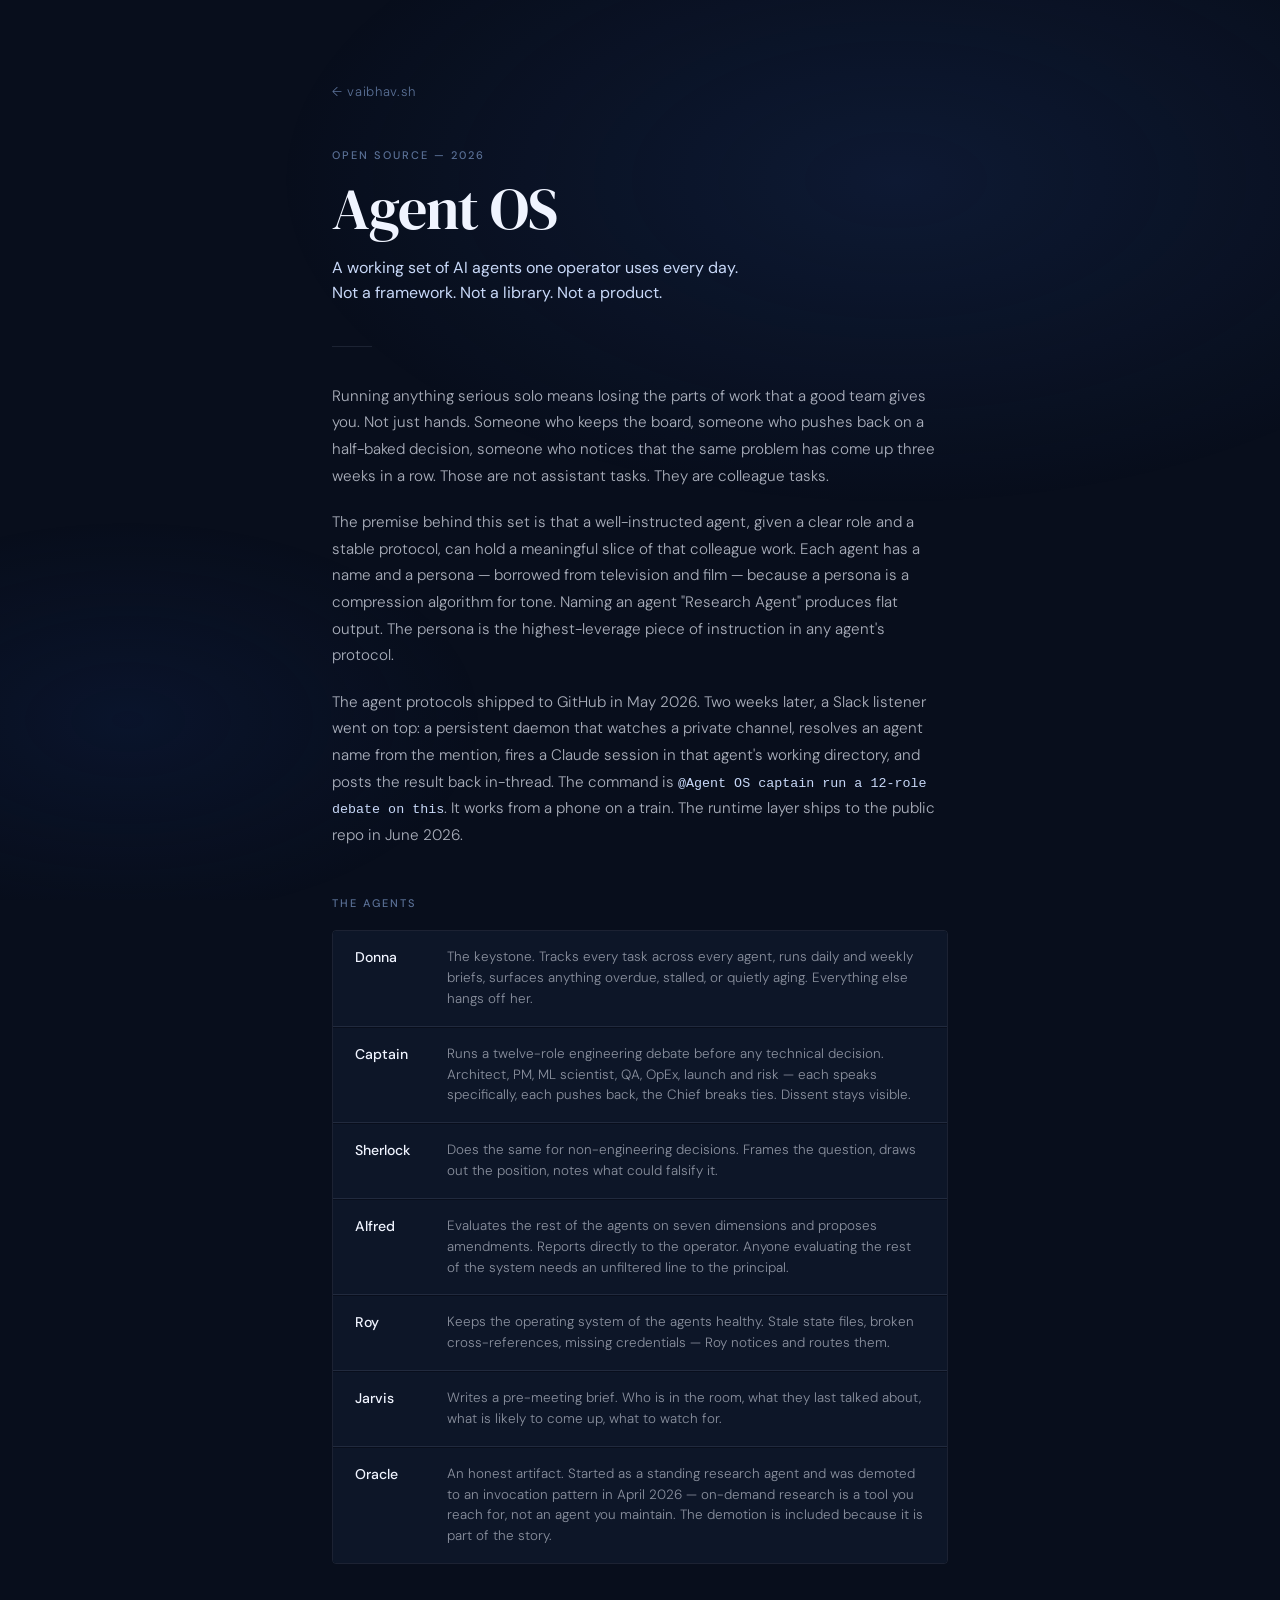
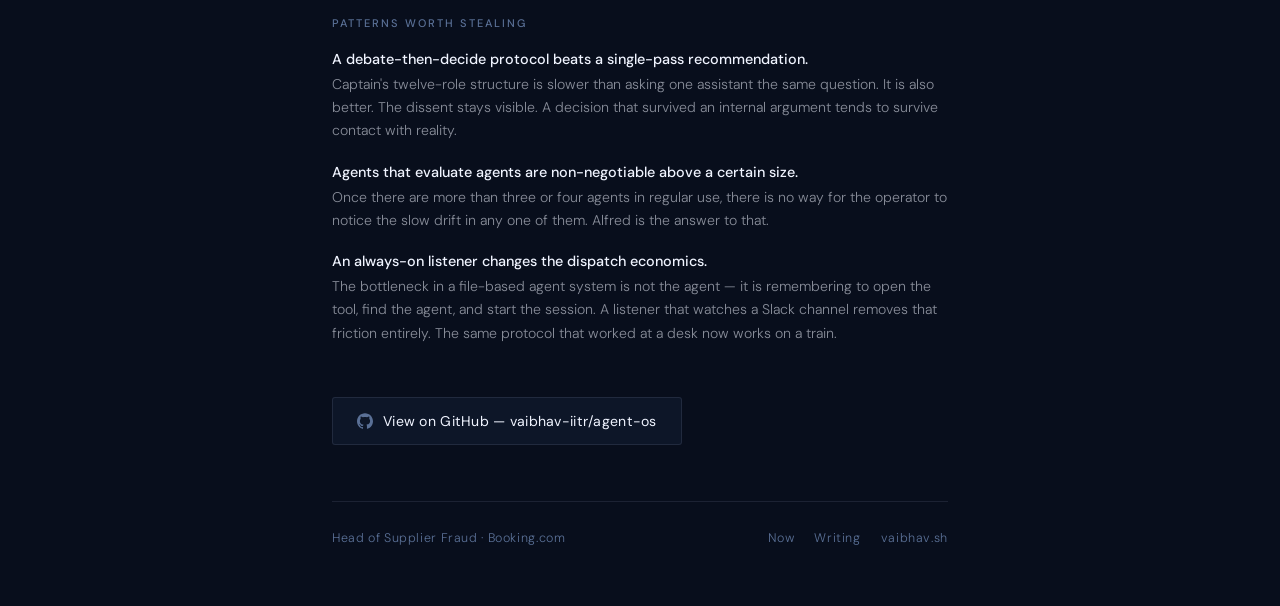
==== agent-os.html @ 6a46e036 "Add Agent OS page with Phase 2A runtime update Adds all live site pages that were deployed via Wrang" ====
<!DOCTYPE html>
<html lang="en">
<head>
  <meta charset="UTF-8" />
  <meta name="viewport" content="width=device-width, initial-scale=1.0"/>
  <title>Agent OS — Vaibhav Shrivastava</title>
  <meta name="description" content="A working set of AI agents one operator uses every day — with a runtime that dispatches them on demand from any device via Slack. Not a framework. Not a product." />
  <meta property="og:type" content="website" />
  <meta property="og:url" content="https://vaibhav.sh/agent-os" />
  <meta property="og:title" content="Agent OS — Vaibhav Shrivastava" />
  <meta property="og:description" content="A working set of AI agents one operator uses every day. Not a framework. Not a product." />
  <meta property="og:image" content="https://vaibhav.sh/og-image.svg" />
  <meta name="twitter:card" content="summary_large_image" />
  <meta name="twitter:image" content="https://vaibhav.sh/og-image.svg" />
  <link rel="icon" href="/favicon.svg" type="image/svg+xml" />
  <link rel="preconnect" href="https://fonts.googleapis.com">
  <link rel="preconnect" href="https://fonts.gstatic.com" crossorigin>
  <link href="https://fonts.googleapis.com/css2?family=DM+Serif+Display:ital@0;1&family=DM+Sans:wght@300;400;500&display=swap" rel="stylesheet">
  <style>
    :root {
      --navy:     #080e1c;
      --navy-mid: #0d1628;
      --navy-lit: #162040;
      --accent:   #c8d8f8;
      --muted:    #5a7096;
      --white:    #f0f4ff;
      --border:   rgba(200, 216, 248, 0.1);
    }

    *, *::before, *::after { box-sizing: border-box; margin: 0; padding: 0; }
    html { scroll-behavior: smooth; }

    body {
      background: var(--navy);
      color: var(--white);
      font-family: 'DM Sans', sans-serif;
      font-weight: 300;
      min-height: 100vh;
      overflow-x: hidden;
    }

    body::before {
      content: '';
      position: fixed;
      inset: 0;
      background:
        radial-gradient(ellipse 80% 60% at 70% 20%, rgba(30,60,120,0.25) 0%, transparent 60%),
        radial-gradient(ellipse 50% 40% at 10% 80%, rgba(15,35,80,0.3) 0%, transparent 55%);
      pointer-events: none;
      z-index: 0;
    }

    .wrap {
      position: relative;
      z-index: 1;
      max-width: 680px;
      margin: 0 auto;
      padding: 80px 32px 60px;
    }

    .back-link {
      display: inline-block;
      font-size: 0.82rem;
      color: var(--muted);
      text-decoration: none;
      letter-spacing: 0.05em;
      transition: color 0.2s;
      margin-bottom: 48px;
      opacity: 0;
      animation: fadeUp 0.6s ease forwards;
    }
    .back-link:hover { color: var(--accent); }

    .header {
      margin-bottom: 40px;
      opacity: 0;
      animation: fadeUp 0.8s ease 0.1s forwards;
    }

    .eyebrow {
      font-size: 11px;
      font-weight: 500;
      letter-spacing: 0.18em;
      text-transform: uppercase;
      color: var(--muted);
      margin-bottom: 16px;
    }

    h1 {
      font-family: 'DM Serif Display', serif;
      font-size: clamp(2.4rem, 6vw, 3.6rem);
      font-weight: 400;
      line-height: 1.08;
      color: var(--white);
      letter-spacing: -0.02em;
      margin-bottom: 16px;
    }

    .tagline {
      font-size: 1rem;
      color: var(--accent);
      font-weight: 400;
      line-height: 1.55;
    }

    .rule {
      width: 40px;
      height: 1px;
      background: var(--border);
      margin: 36px 0;
      opacity: 0;
      animation: fadeUp 0.8s ease 0.2s forwards;
    }

    .prose {
      opacity: 0;
      animation: fadeUp 0.8s ease 0.3s forwards;
      margin-bottom: 48px;
    }

    .prose p {
      font-size: 0.95rem;
      line-height: 1.75;
      color: rgba(240, 244, 255, 0.7);
      margin-bottom: 20px;
    }
    .prose p:last-child { margin-bottom: 0; }

    .section-label {
      font-size: 11px;
      font-weight: 500;
      letter-spacing: 0.18em;
      text-transform: uppercase;
      color: var(--muted);
      margin-bottom: 20px;
    }

    /* Agents grid */
    .agents {
      opacity: 0;
      animation: fadeUp 0.8s ease 0.4s forwards;
      margin-bottom: 52px;
    }

    .agent-list {
      display: flex;
      flex-direction: column;
      gap: 1px;
      border: 1px solid var(--border);
      border-radius: 4px;
      overflow: hidden;
    }

    .agent-item {
      display: flex;
      align-items: flex-start;
      gap: 20px;
      padding: 16px 22px;
      background: var(--navy-mid);
      border-bottom: 1px solid var(--border);
    }
    .agent-item:last-child { border-bottom: none; }

    .agent-name {
      font-size: 0.88rem;
      font-weight: 500;
      color: var(--white);
      min-width: 72px;
      flex-shrink: 0;
      padding-top: 1px;
    }

    .agent-desc {
      font-size: 0.84rem;
      line-height: 1.55;
      color: rgba(240, 244, 255, 0.55);
    }

    /* Patterns */
    .patterns {
      opacity: 0;
      animation: fadeUp 0.8s ease 0.5s forwards;
      margin-bottom: 52px;
    }

    .pattern-list {
      display: flex;
      flex-direction: column;
      gap: 20px;
    }

    .pattern-item {}

    .pattern-title {
      display: block;
      font-size: 0.9rem;
      font-weight: 500;
      color: var(--white);
      margin-bottom: 5px;
    }

    .pattern-body {
      font-size: 0.88rem;
      line-height: 1.65;
      color: rgba(240, 244, 255, 0.55);
    }

    /* CTA */
    .cta {
      opacity: 0;
      animation: fadeUp 0.8s ease 0.58s forwards;
      margin-bottom: 56px;
    }

    .cta-link {
      display: inline-flex;
      align-items: center;
      gap: 10px;
      padding: 14px 24px;
      background: var(--navy-mid);
      border: 1px solid var(--border);
      border-radius: 3px;
      color: var(--white);
      text-decoration: none;
      font-size: 0.88rem;
      font-weight: 400;
      letter-spacing: 0.02em;
      transition: background 0.2s, border-color 0.2s;
    }
    .cta-link:hover {
      background: var(--navy-lit);
      border-color: rgba(200,216,248,0.25);
    }
    .cta-link svg {
      width: 16px;
      height: 16px;
      fill: var(--muted);
      flex-shrink: 0;
    }

    footer {
      border-top: 1px solid var(--border);
      padding-top: 28px;
      display: flex;
      justify-content: space-between;
      align-items: center;
      opacity: 0;
      animation: fadeUp 0.8s ease 0.65s forwards;
    }

    .footer-name {
      font-size: 0.78rem;
      color: var(--muted);
      letter-spacing: 0.05em;
    }

    .footer-nav {
      display: flex;
      align-items: center;
      gap: 20px;
    }

    .footer-nav-link {
      font-size: 0.78rem;
      color: var(--muted);
      text-decoration: none;
      letter-spacing: 0.05em;
      transition: color 0.2s;
    }
    .footer-nav-link:hover { color: var(--accent); }

    .footer-domain {
      font-size: 0.78rem;
      color: var(--muted);
      letter-spacing: 0.05em;
    }

    @keyframes fadeUp {
      from { opacity: 0; transform: translateY(16px); }
      to   { opacity: 1; transform: translateY(0); }
    }

    @media (max-width: 480px) {
      .wrap { padding: 56px 24px 48px; }
      .agent-item { flex-direction: column; gap: 6px; }
      .agent-name { min-width: unset; }
      footer { flex-direction: column; gap: 12px; text-align: center; }
      .footer-nav { justify-content: center; }
    }
  </style>
</head>
<body>
  <div class="wrap">

    <a href="/" class="back-link">← vaibhav.sh</a>

    <header class="header">
      <p class="eyebrow">Open source — 2026</p>
      <h1>Agent OS</h1>
      <p class="tagline">A working set of AI agents one operator uses every day.<br>Not a framework. Not a library. Not a product.</p>
    </header>

    <div class="rule"></div>

    <div class="prose">
      <p>Running anything serious solo means losing the parts of work that a good team gives you. Not just hands. Someone who keeps the board, someone who pushes back on a half-baked decision, someone who notices that the same problem has come up three weeks in a row. Those are not assistant tasks. They are colleague tasks.</p>
      <p>The premise behind this set is that a well-instructed agent, given a clear role and a stable protocol, can hold a meaningful slice of that colleague work. Each agent has a name and a persona — borrowed from television and film — because a persona is a compression algorithm for tone. Naming an agent "Research Agent" produces flat output. The persona is the highest-leverage piece of instruction in any agent's protocol.</p>
      <p>The agent protocols shipped to GitHub in May 2026. Two weeks later, a Slack listener went on top: a persistent daemon that watches a private channel, resolves an agent name from the mention, fires a Claude session in that agent's working directory, and posts the result back in-thread. The command is <code style="font-family:monospace;font-size:0.88em;color:var(--accent)">@Agent OS captain run a 12-role debate on this</code>. It works from a phone on a train. The runtime layer ships to the public repo in June 2026.</p>
    </div>

    <div class="agents">
      <p class="section-label">The agents</p>
      <div class="agent-list">
        <div class="agent-item">
          <span class="agent-name">Donna</span>
          <span class="agent-desc">The keystone. Tracks every task across every agent, runs daily and weekly briefs, surfaces anything overdue, stalled, or quietly aging. Everything else hangs off her.</span>
        </div>
        <div class="agent-item">
          <span class="agent-name">Captain</span>
          <span class="agent-desc">Runs a twelve-role engineering debate before any technical decision. Architect, PM, ML scientist, QA, OpEx, launch and risk — each speaks specifically, each pushes back, the Chief breaks ties. Dissent stays visible.</span>
        </div>
        <div class="agent-item">
          <span class="agent-name">Sherlock</span>
          <span class="agent-desc">Does the same for non-engineering decisions. Frames the question, draws out the position, notes what could falsify it.</span>
        </div>
        <div class="agent-item">
          <span class="agent-name">Alfred</span>
          <span class="agent-desc">Evaluates the rest of the agents on seven dimensions and proposes amendments. Reports directly to the operator. Anyone evaluating the rest of the system needs an unfiltered line to the principal.</span>
        </div>
        <div class="agent-item">
          <span class="agent-name">Roy</span>
          <span class="agent-desc">Keeps the operating system of the agents healthy. Stale state files, broken cross-references, missing credentials — Roy notices and routes them.</span>
        </div>
        <div class="agent-item">
          <span class="agent-name">Jarvis</span>
          <span class="agent-desc">Writes a pre-meeting brief. Who is in the room, what they last talked about, what is likely to come up, what to watch for.</span>
        </div>
        <div class="agent-item">
          <span class="agent-name">Oracle</span>
          <span class="agent-desc">An honest artifact. Started as a standing research agent and was demoted to an invocation pattern in April 2026 — on-demand research is a tool you reach for, not an agent you maintain. The demotion is included because it is part of the story.</span>
        </div>
      </div>
    </div>

    <div class="patterns">
      <p class="section-label">Patterns worth stealing</p>
      <div class="pattern-list">
        <div class="pattern-item">
          <strong class="pattern-title">A debate-then-decide protocol beats a single-pass recommendation.</strong>
          <p class="pattern-body">Captain's twelve-role structure is slower than asking one assistant the same question. It is also better. The dissent stays visible. A decision that survived an internal argument tends to survive contact with reality.</p>
        </div>
        <div class="pattern-item">
          <strong class="pattern-title">Agents that evaluate agents are non-negotiable above a certain size.</strong>
          <p class="pattern-body">Once there are more than three or four agents in regular use, there is no way for the operator to notice the slow drift in any one of them. Alfred is the answer to that.</p>
        </div>
        <div class="pattern-item">
          <strong class="pattern-title">An always-on listener changes the dispatch economics.</strong>
          <p class="pattern-body">The bottleneck in a file-based agent system is not the agent — it is remembering to open the tool, find the agent, and start the session. A listener that watches a Slack channel removes that friction entirely. The same protocol that worked at a desk now works on a train.</p>
        </div>
      </div>
    </div>

    <div class="cta">
      <a class="cta-link" href="https://github.com/vaibhav-iitr/agent-os" target="_blank" rel="noopener">
        <svg viewBox="0 0 24 24" xmlns="http://www.w3.org/2000/svg"><path d="M12 .297c-6.63 0-12 5.373-12 12 0 5.303 3.438 9.8 8.205 11.385.6.113.82-.258.82-.577 0-.285-.01-1.04-.015-2.04-3.338.724-4.042-1.61-4.042-1.61C4.422 18.07 3.633 17.7 3.633 17.7c-1.087-.744.084-.729.084-.729 1.205.084 1.838 1.236 1.838 1.236 1.07 1.835 2.809 1.305 3.495.998.108-.776.417-1.305.76-1.605-2.665-.3-5.466-1.332-5.466-5.93 0-1.31.465-2.38 1.235-3.22-.135-.303-.54-1.523.105-3.176 0 0 1.005-.322 3.3 1.23.96-.267 1.98-.399 3-.405 1.02.006 2.04.138 3 .405 2.28-1.552 3.285-1.23 3.285-1.23.645 1.653.24 2.873.12 3.176.765.84 1.23 1.91 1.23 3.22 0 4.61-2.805 5.625-5.475 5.92.42.36.81 1.096.81 2.22 0 1.606-.015 2.896-.015 3.286 0 .315.21.69.825.57C20.565 22.092 24 17.592 24 12.297c0-6.627-5.373-12-12-12"/></svg>
        View on GitHub — vaibhav-iitr/agent-os
      </a>
    </div>

    <footer>
      <span class="footer-name">Head of Supplier Fraud · Booking.com</span>
      <nav class="footer-nav">
        <a href="/now" class="footer-nav-link">Now</a>
        <a href="/writing" class="footer-nav-link">Writing</a>
        <span class="footer-domain">vaibhav.sh</span>
      </nav>
    </footer>

  </div>
</body>
</html>
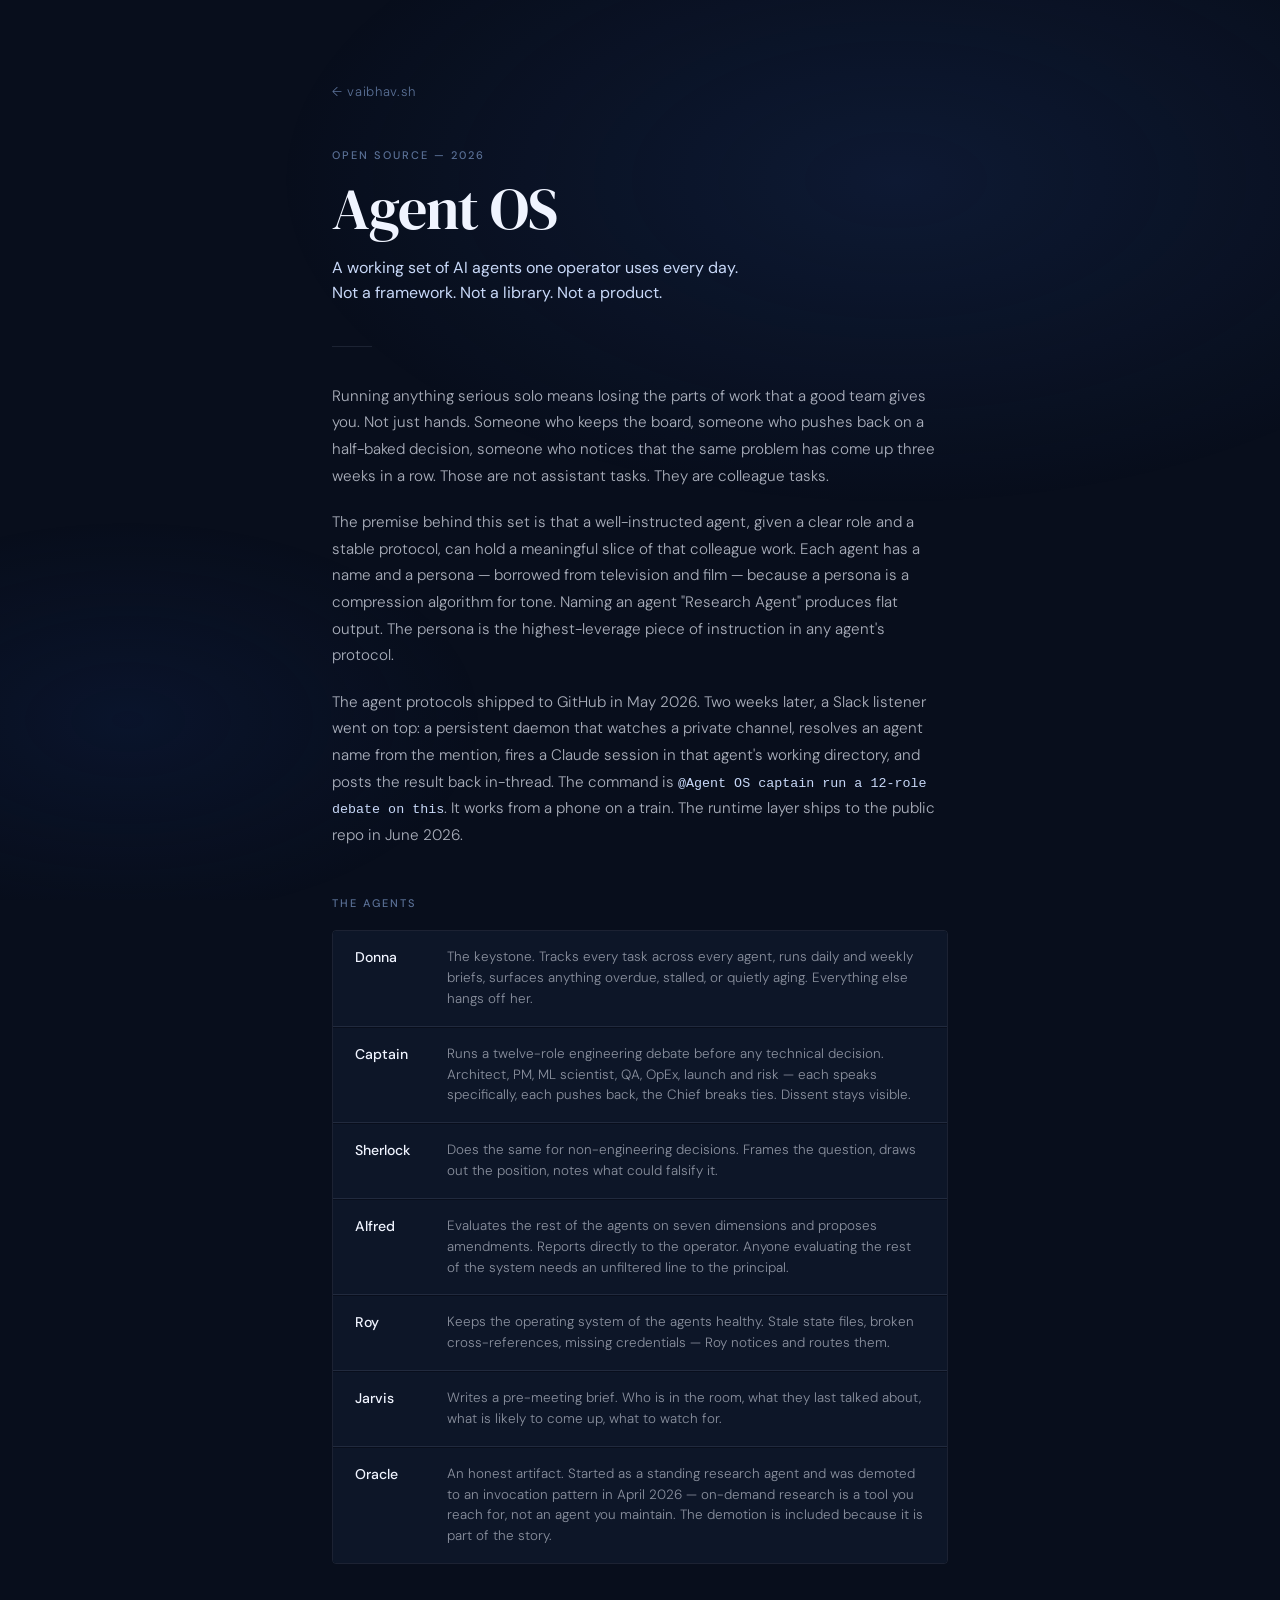
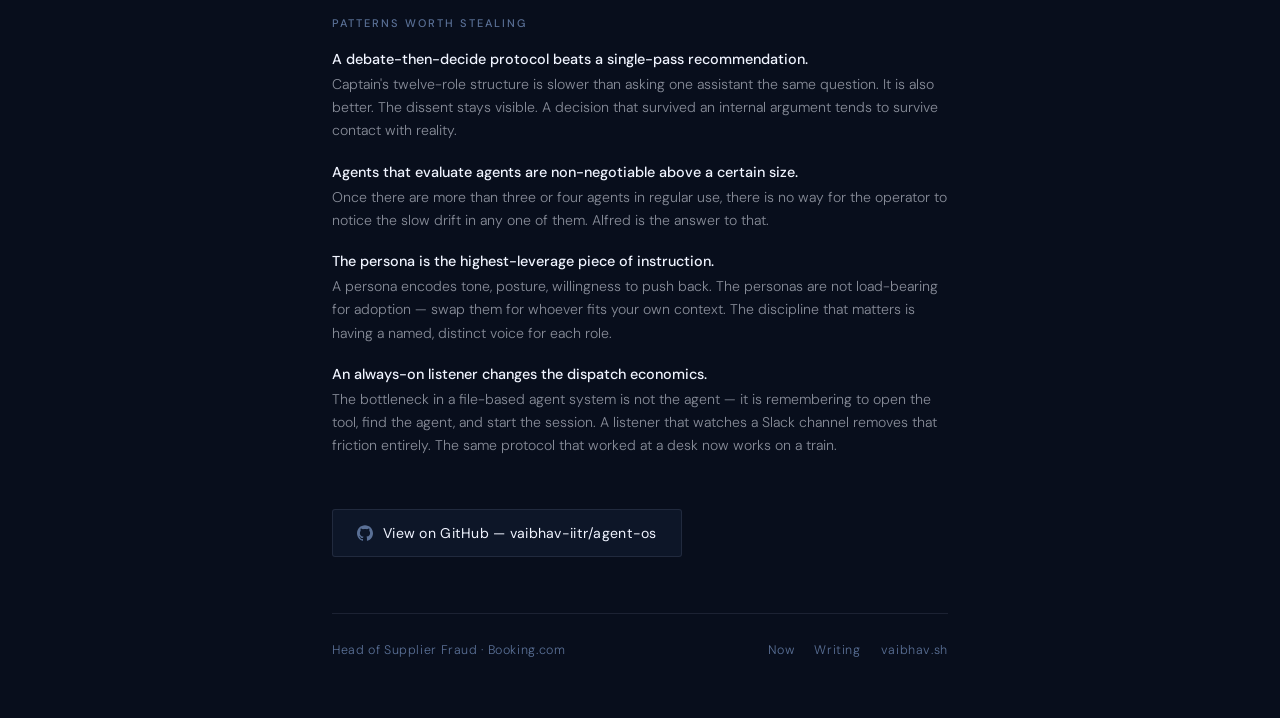
==== commit 6e3f0088: "Fix agent-os patterns (4 not 3) and sync index.html improvements agent-os.html: restore persona patt" ====
--- a/agent-os.html
+++ b/agent-os.html
@@ -354,6 +354,10 @@
           <p class="pattern-body">Once there are more than three or four agents in regular use, there is no way for the operator to notice the slow drift in any one of them. Alfred is the answer to that.</p>
         </div>
         <div class="pattern-item">
+          <strong class="pattern-title">The persona is the highest-leverage piece of instruction.</strong>
+          <p class="pattern-body">A persona encodes tone, posture, willingness to push back. The personas are not load-bearing for adoption — swap them for whoever fits your own context. The discipline that matters is having a named, distinct voice for each role.</p>
+        </div>
+        <div class="pattern-item">
           <strong class="pattern-title">An always-on listener changes the dispatch economics.</strong>
           <p class="pattern-body">The bottleneck in a file-based agent system is not the agent — it is remembering to open the tool, find the agent, and start the session. A listener that watches a Slack channel removes that friction entirely. The same protocol that worked at a desk now works on a train.</p>
         </div>
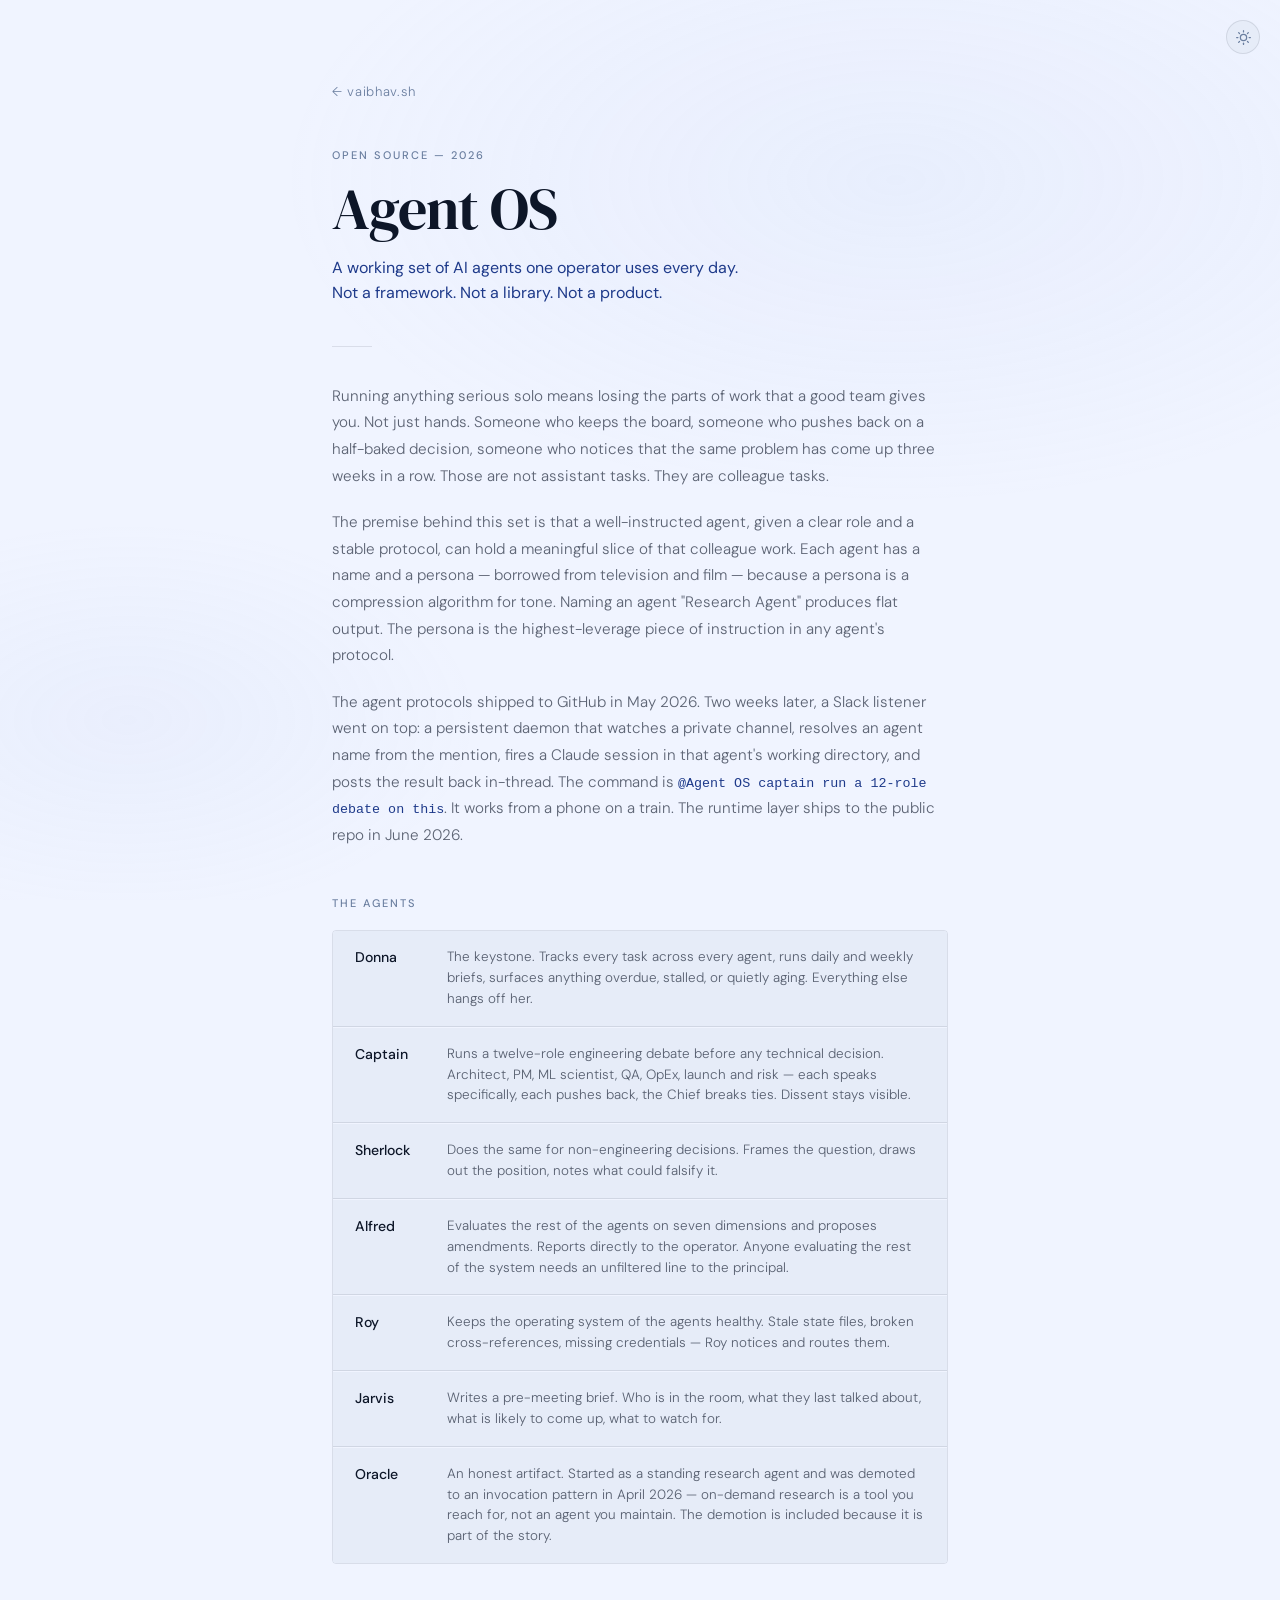
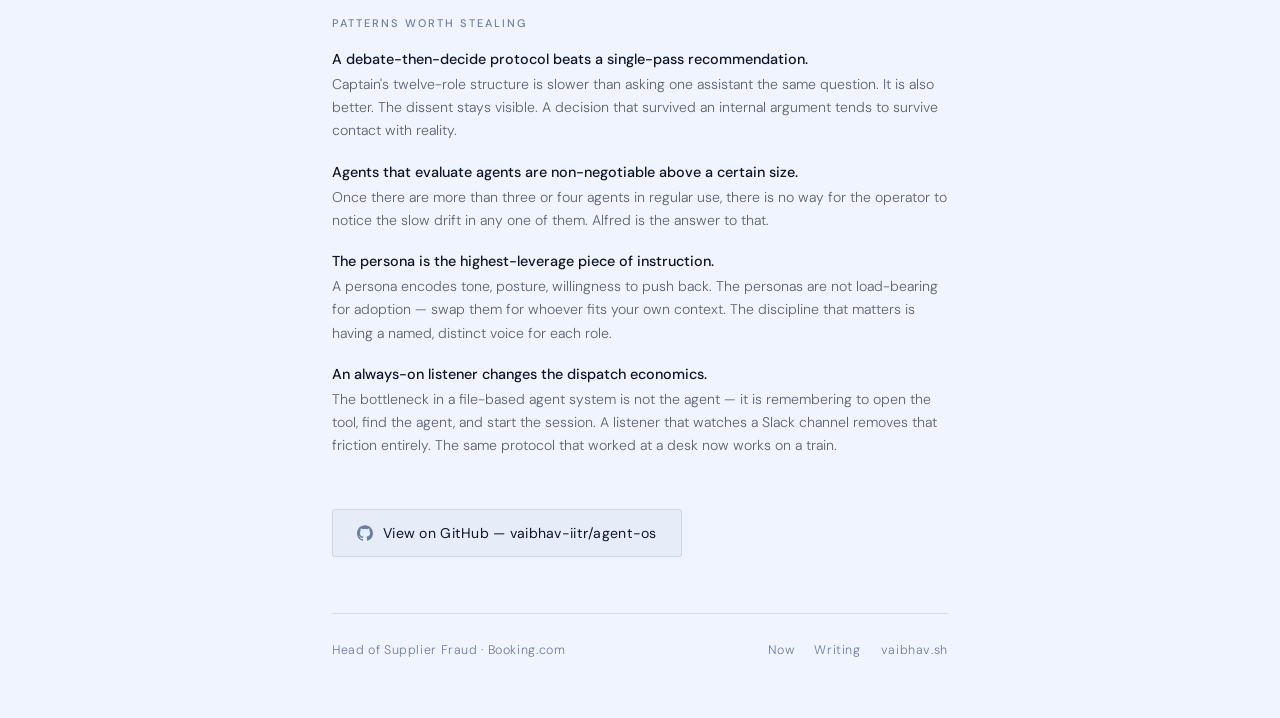
==== commit da04e4a1: "Add dark/light theme toggle across all pages Shared theme.css with light mode variable overrides and" ====
--- a/agent-os.html
+++ b/agent-os.html
@@ -16,6 +16,8 @@
   <link rel="preconnect" href="https://fonts.googleapis.com">
   <link rel="preconnect" href="https://fonts.gstatic.com" crossorigin>
   <link href="https://fonts.googleapis.com/css2?family=DM+Serif+Display:ital@0;1&family=DM+Sans:wght@300;400;500&display=swap" rel="stylesheet">
+  <link rel="stylesheet" href="/theme.css">
+  <script>(function(){var t=localStorage.getItem('theme')||(window.matchMedia('(prefers-color-scheme: light)').matches?'light':'dark');if(t==='light')document.documentElement.setAttribute('data-theme','light');}());</script>
   <style>
     :root {
       --navy:     #080e1c;
@@ -290,6 +292,10 @@
   </style>
 </head>
 <body>
+  <button class="theme-toggle" id="themeToggle" aria-label="Toggle theme">
+    <svg class="icon-moon" viewBox="0 0 24 24"><path d="M21 12.79A9 9 0 1 1 11.21 3 7 7 0 0 0 21 12.79z"/></svg>
+    <svg class="icon-sun" viewBox="0 0 24 24"><circle cx="12" cy="12" r="5"/><line x1="12" y1="1" x2="12" y2="3"/><line x1="12" y1="21" x2="12" y2="23"/><line x1="4.22" y1="4.22" x2="5.64" y2="5.64"/><line x1="18.36" y1="18.36" x2="19.78" y2="19.78"/><line x1="1" y1="12" x2="3" y2="12"/><line x1="21" y1="12" x2="23" y2="12"/><line x1="4.22" y1="19.78" x2="5.64" y2="18.36"/><line x1="18.36" y1="5.64" x2="19.78" y2="4.22"/></svg>
+  </button>
   <div class="wrap">
 
     <a href="/" class="back-link">← vaibhav.sh</a>
@@ -381,5 +387,6 @@
     </footer>
 
   </div>
+  <script src="/theme.js" defer></script>
 </body>
 </html>
--- a/theme.css
+++ b/theme.css
@@ -0,0 +1,85 @@
+/* Light theme variable overrides */
+html[data-theme="light"] {
+  --navy:     #f0f4ff;
+  --navy-mid: #e6ecf8;
+  --navy-lit: #d9e2f4;
+  --accent:   #1e3a8a;
+  --muted:    #6b7fa0;
+  --white:    #0d1628;
+  --border:   rgba(13, 22, 40, 0.1);
+}
+
+/* Tone down the gradient overlay in light mode */
+html[data-theme="light"] body::before {
+  background:
+    radial-gradient(ellipse 80% 60% at 70% 20%, rgba(180, 200, 240, 0.12) 0%, transparent 60%),
+    radial-gradient(ellipse 50% 40% at 10% 80%, rgba(160, 185, 230, 0.08) 0%, transparent 55%);
+}
+
+/* Override hardcoded rgba text colours (0.55–0.82 on #f0f4ff → dark equivalent) */
+html[data-theme="light"] .prose p,
+html[data-theme="light"] .pattern-body,
+html[data-theme="light"] .agent-desc {
+  color: rgba(13, 22, 40, 0.65);
+}
+
+html[data-theme="light"] .now-body {
+  color: rgba(13, 22, 40, 0.65);
+}
+
+html[data-theme="light"] .now-body em {
+  color: rgba(13, 22, 40, 0.82);
+}
+
+html[data-theme="light"] .link-item {
+  color: var(--white);
+}
+
+/* Thesis pull-quote on index uses --accent colour — already flips via variable */
+
+/* Theme toggle button */
+.theme-toggle {
+  position: fixed;
+  top: 20px;
+  right: 20px;
+  width: 34px;
+  height: 34px;
+  border-radius: 50%;
+  border: 1px solid var(--border);
+  background: var(--navy-mid);
+  color: var(--muted);
+  cursor: pointer;
+  display: flex;
+  align-items: center;
+  justify-content: center;
+  transition: background 0.2s, border-color 0.2s, color 0.2s;
+  z-index: 200;
+  padding: 0;
+}
+
+.theme-toggle:hover {
+  background: var(--navy-lit);
+  color: var(--accent);
+  border-color: rgba(200, 216, 248, 0.3);
+}
+
+html[data-theme="light"] .theme-toggle:hover {
+  border-color: rgba(13, 22, 40, 0.25);
+}
+
+.theme-toggle svg {
+  width: 15px;
+  height: 15px;
+  stroke: currentColor;
+  fill: none;
+  stroke-width: 2;
+  stroke-linecap: round;
+  stroke-linejoin: round;
+}
+
+/* Dark mode: show moon. Light mode: show sun. */
+.icon-sun  { display: none; }
+.icon-moon { display: block; }
+
+html[data-theme="light"] .icon-sun  { display: block; }
+html[data-theme="light"] .icon-moon { display: none; }
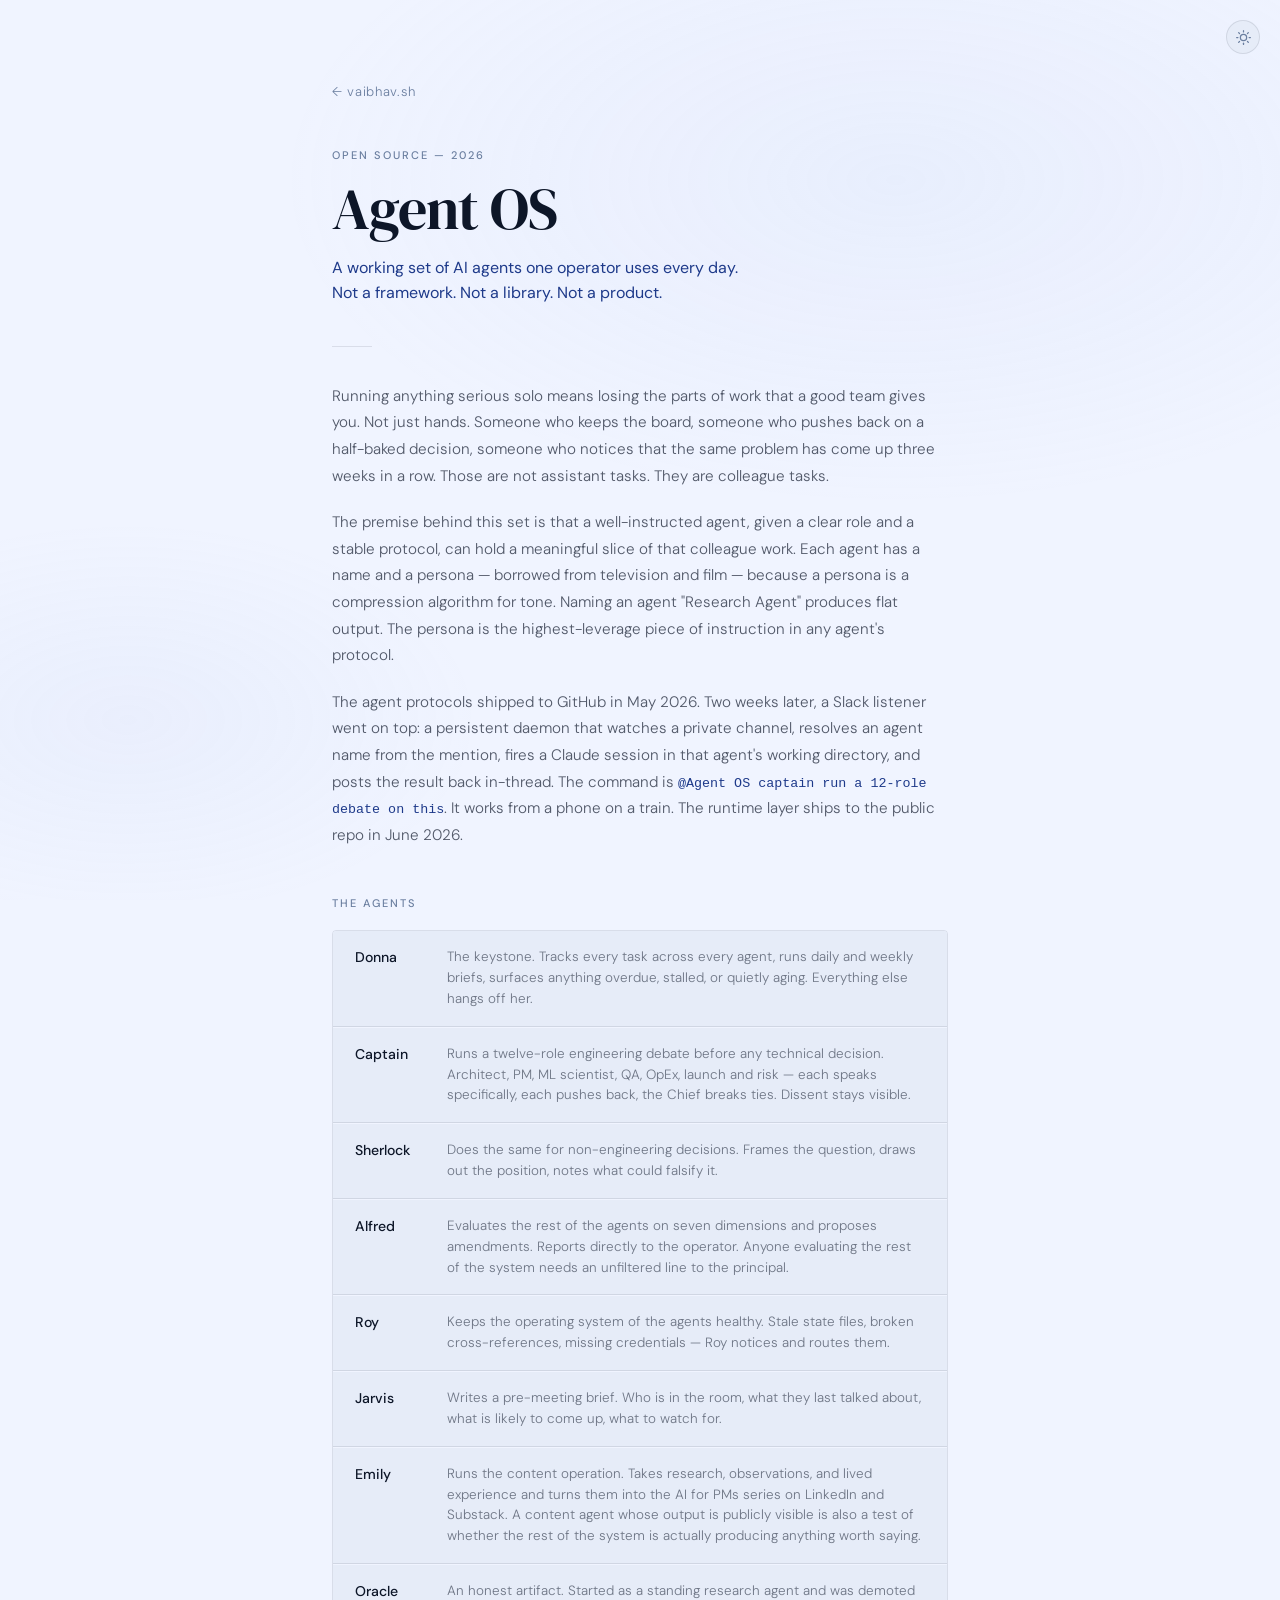
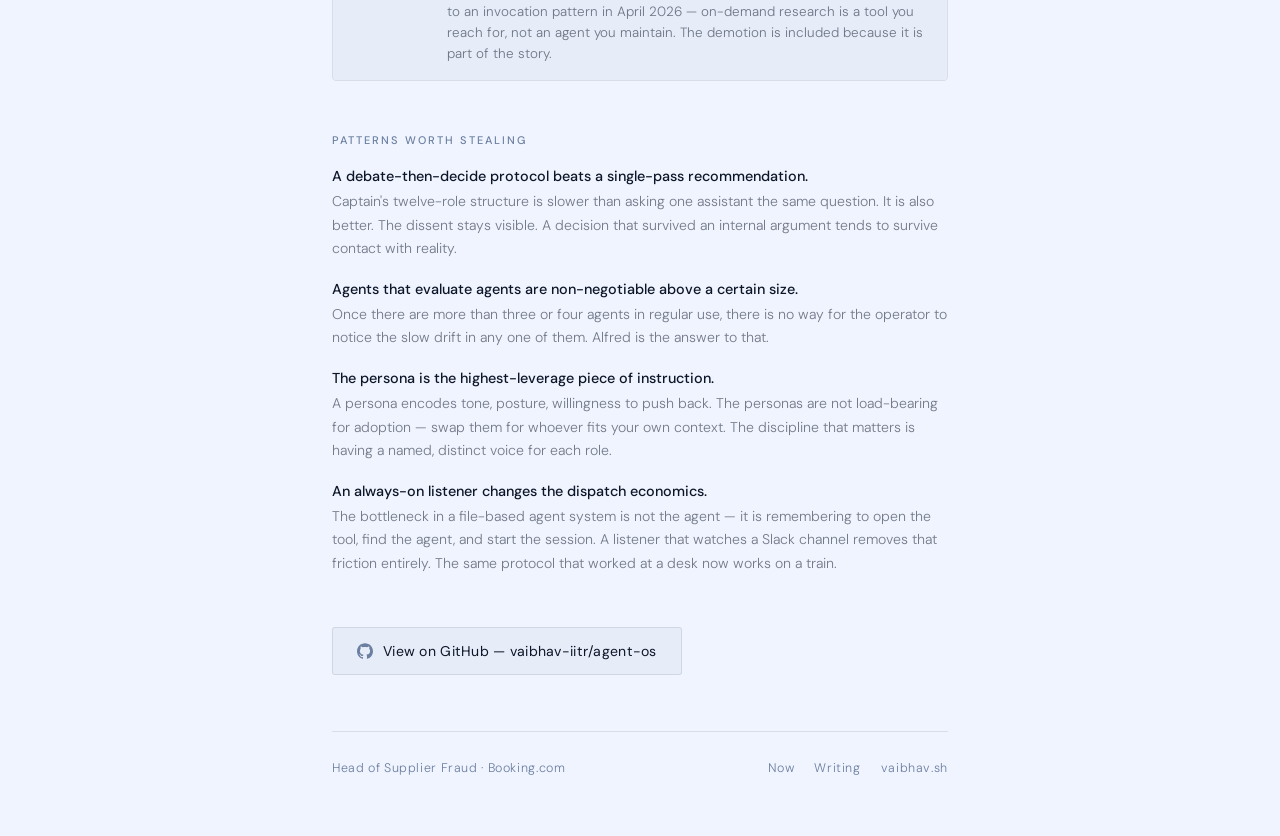
==== commit 23413b18: "Update public surfaces: Agent OS live, Emily added, Integrity Brief live - now.html: Agent OS status" ====
--- a/agent-os.html
+++ b/agent-os.html
@@ -16,7 +16,7 @@
   <link rel="preconnect" href="https://fonts.googleapis.com">
   <link rel="preconnect" href="https://fonts.gstatic.com" crossorigin>
   <link href="https://fonts.googleapis.com/css2?family=DM+Serif+Display:ital@0;1&family=DM+Sans:wght@300;400;500&display=swap" rel="stylesheet">
-  <link rel="stylesheet" href="/theme.css">
+  <link rel="stylesheet" href="/theme.css?v=2">
   <script>(function(){var t=localStorage.getItem('theme')||(window.matchMedia('(prefers-color-scheme: light)').matches?'light':'dark');if(t==='light')document.documentElement.setAttribute('data-theme','light');}());</script>
   <style>
     :root {
@@ -342,6 +342,10 @@
           <span class="agent-desc">Writes a pre-meeting brief. Who is in the room, what they last talked about, what is likely to come up, what to watch for.</span>
         </div>
         <div class="agent-item">
+          <span class="agent-name">Emily</span>
+          <span class="agent-desc">Runs the content operation. Takes research, observations, and lived experience and turns them into the AI for PMs series on LinkedIn and Substack. A content agent whose output is publicly visible is also a test of whether the rest of the system is actually producing anything worth saying.</span>
+        </div>
+        <div class="agent-item">
           <span class="agent-name">Oracle</span>
           <span class="agent-desc">An honest artifact. Started as a standing research agent and was demoted to an invocation pattern in April 2026 — on-demand research is a tool you reach for, not an agent you maintain. The demotion is included because it is part of the story.</span>
         </div>
--- a/theme.css
+++ b/theme.css
@@ -16,11 +16,22 @@
     radial-gradient(ellipse 50% 40% at 10% 80%, rgba(160, 185, 230, 0.08) 0%, transparent 55%);
 }
 
-/* Override hardcoded rgba text colours (0.55–0.82 on #f0f4ff → dark equivalent) */
-html[data-theme="light"] .prose p,
+/* Override hardcoded rgba text colours (light bg equivalents) */
+html[data-theme="light"] .bio {
+  color: rgba(13, 22, 40, 0.72);
+}
+
+html[data-theme="light"] .contact-intent {
+  color: rgba(13, 22, 40, 0.55);
+}
+
+html[data-theme="light"] .prose p {
+  color: rgba(13, 22, 40, 0.70);
+}
+
 html[data-theme="light"] .pattern-body,
 html[data-theme="light"] .agent-desc {
-  color: rgba(13, 22, 40, 0.65);
+  color: rgba(13, 22, 40, 0.55);
 }
 
 html[data-theme="light"] .now-body {
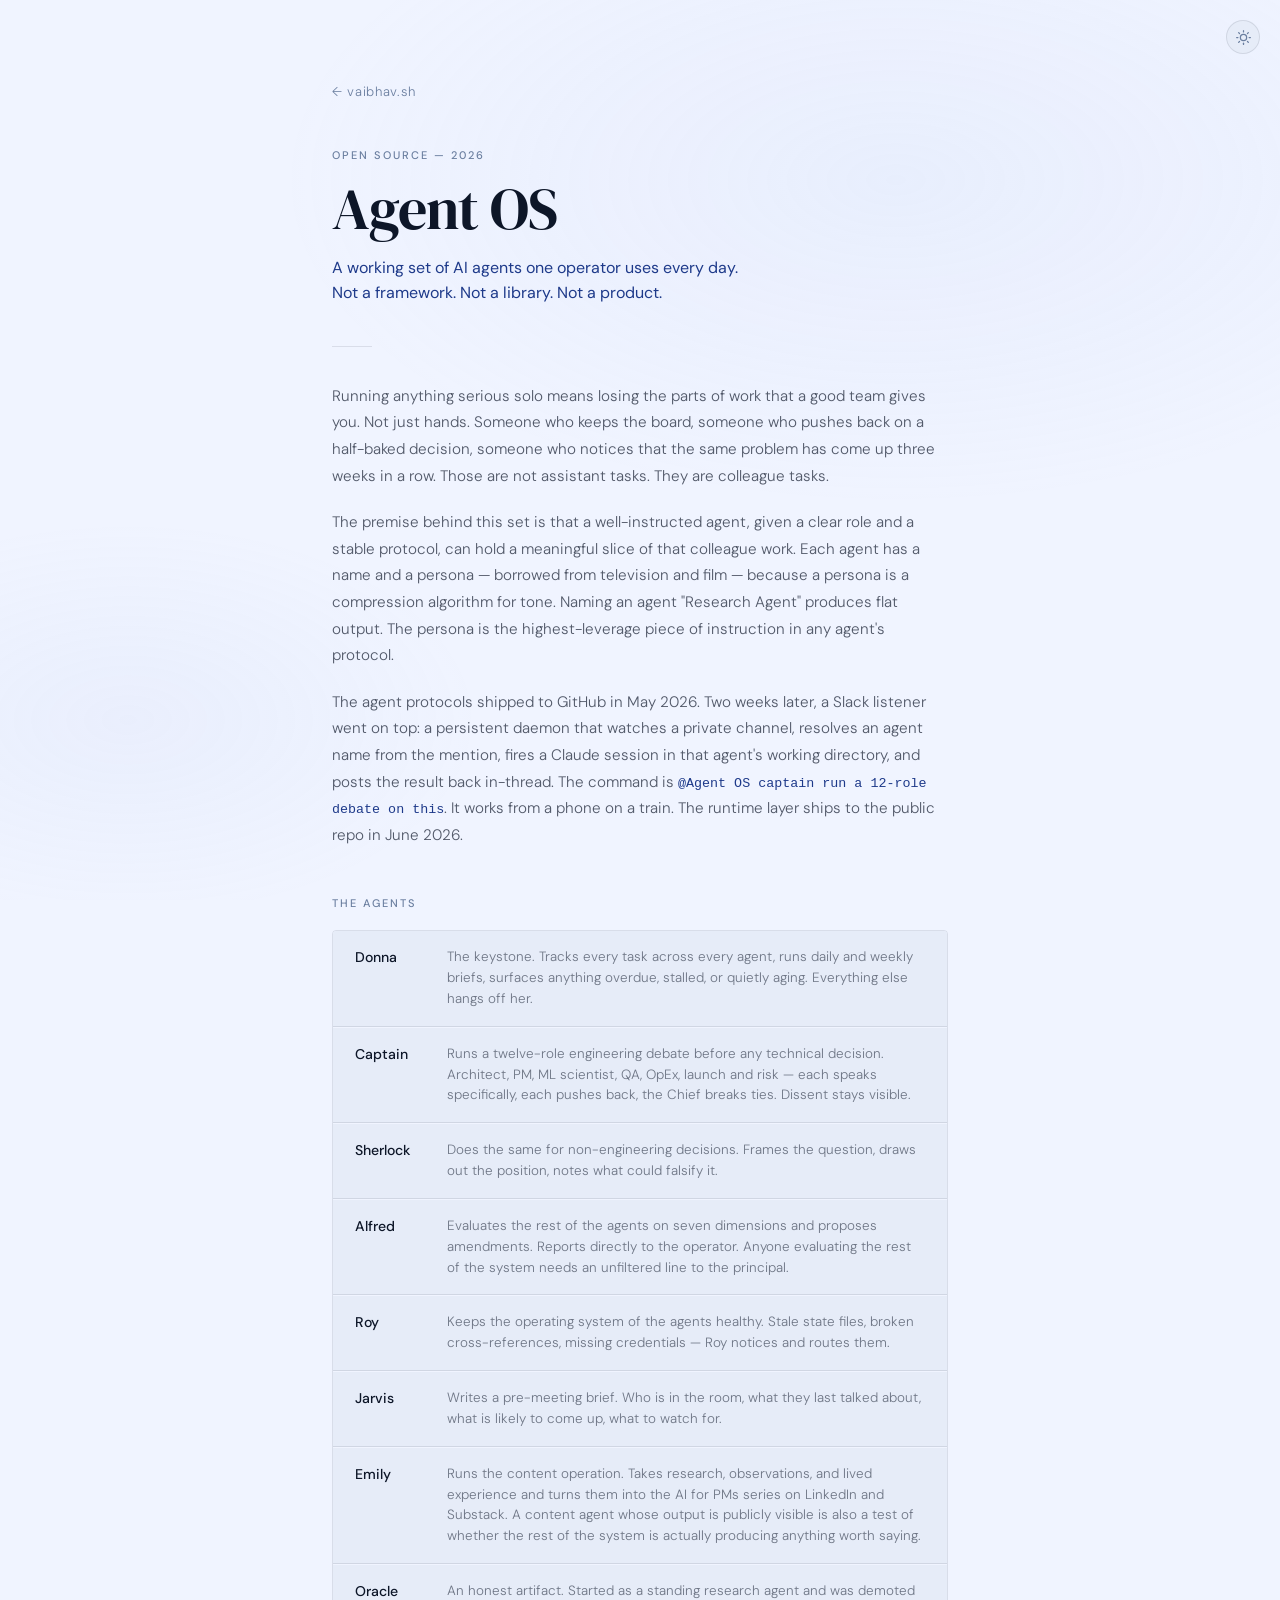
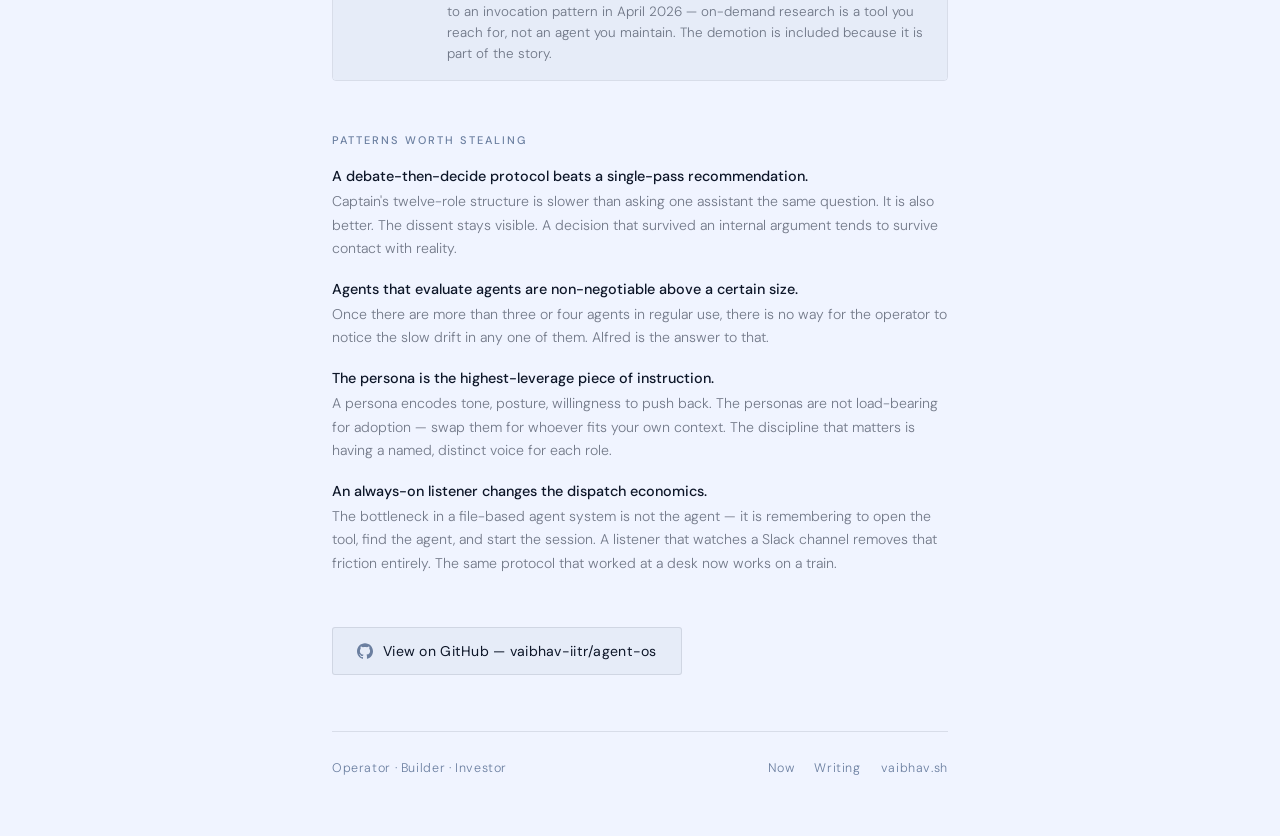
==== commit 631b87b2: "P1 brand upgrade: footer identity, subscribe CTA, Integrity Brief section - Replace footer identity " ====
--- a/agent-os.html
+++ b/agent-os.html
@@ -382,7 +382,7 @@
     </div>
 
     <footer>
-      <span class="footer-name">Head of Supplier Fraud · Booking.com</span>
+      <span class="footer-name">Operator · Builder · Investor</span>
       <nav class="footer-nav">
         <a href="/now" class="footer-nav-link">Now</a>
         <a href="/writing" class="footer-nav-link">Writing</a>
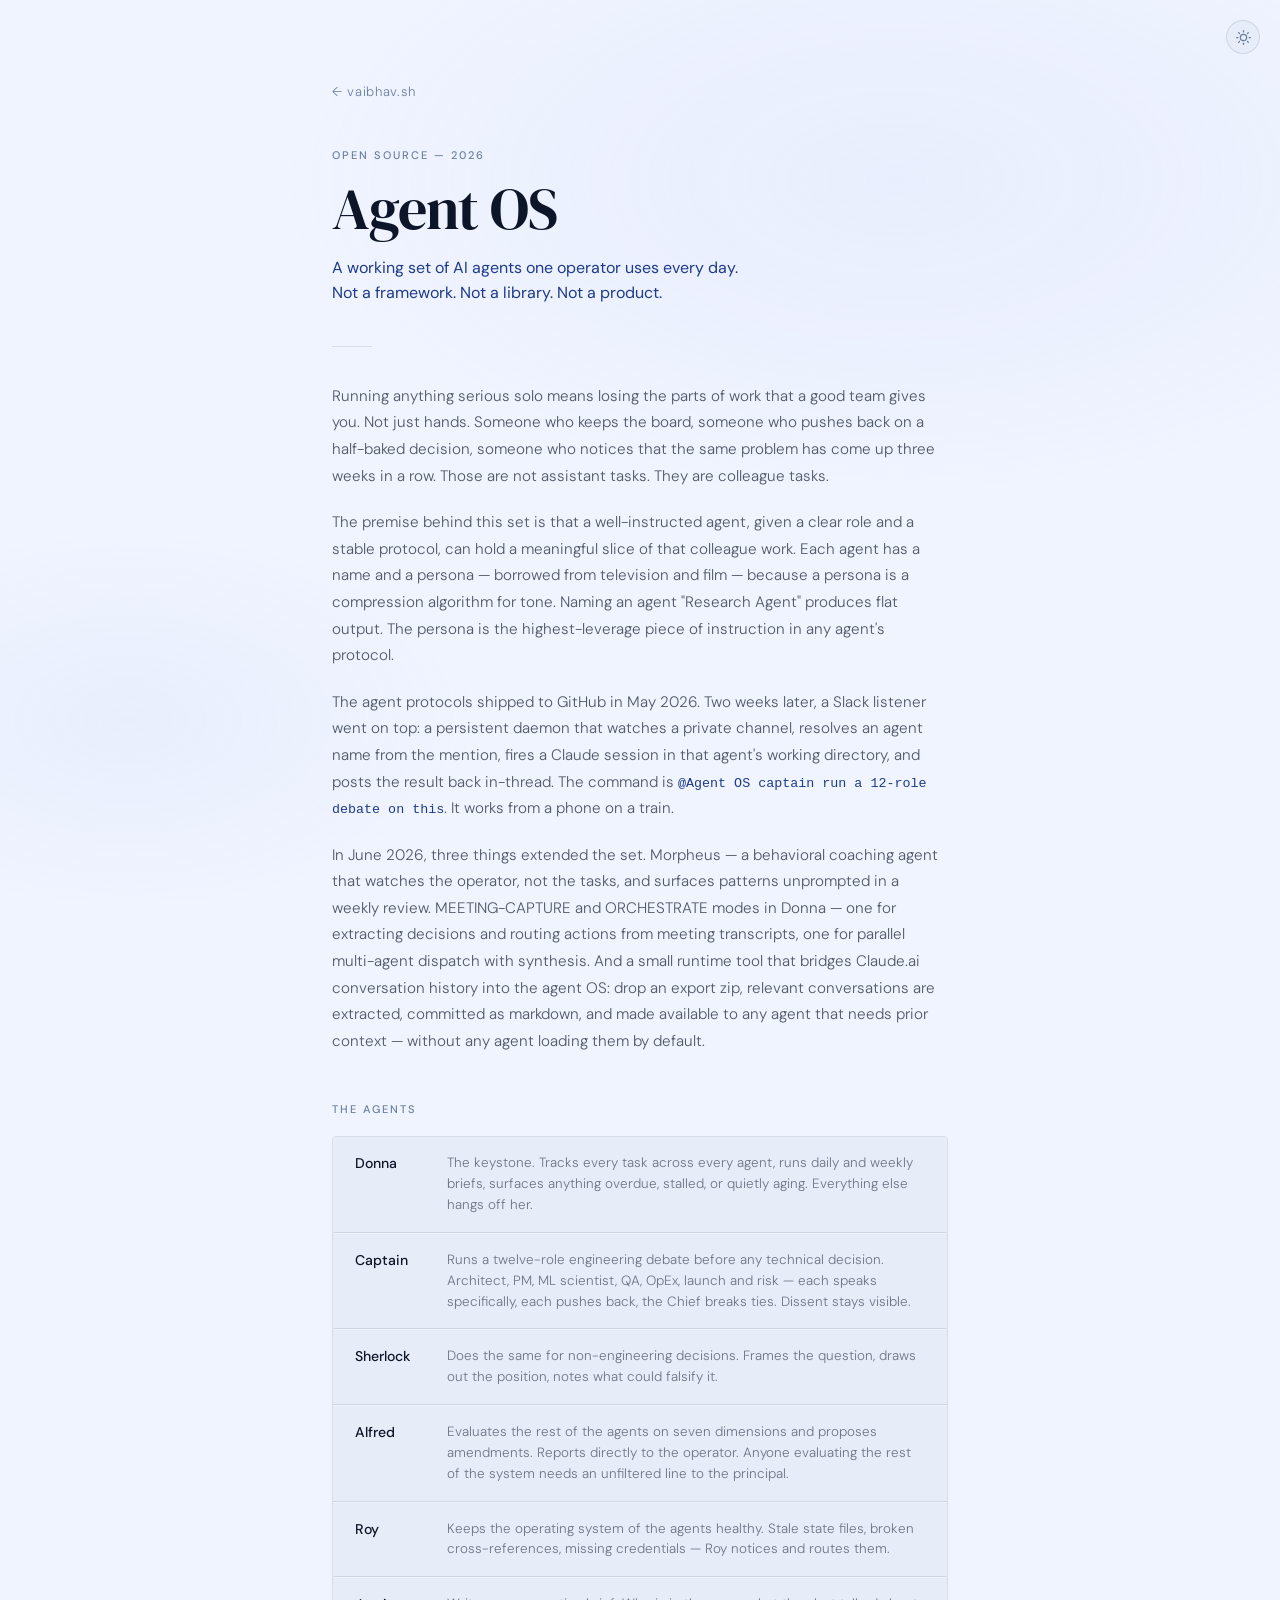
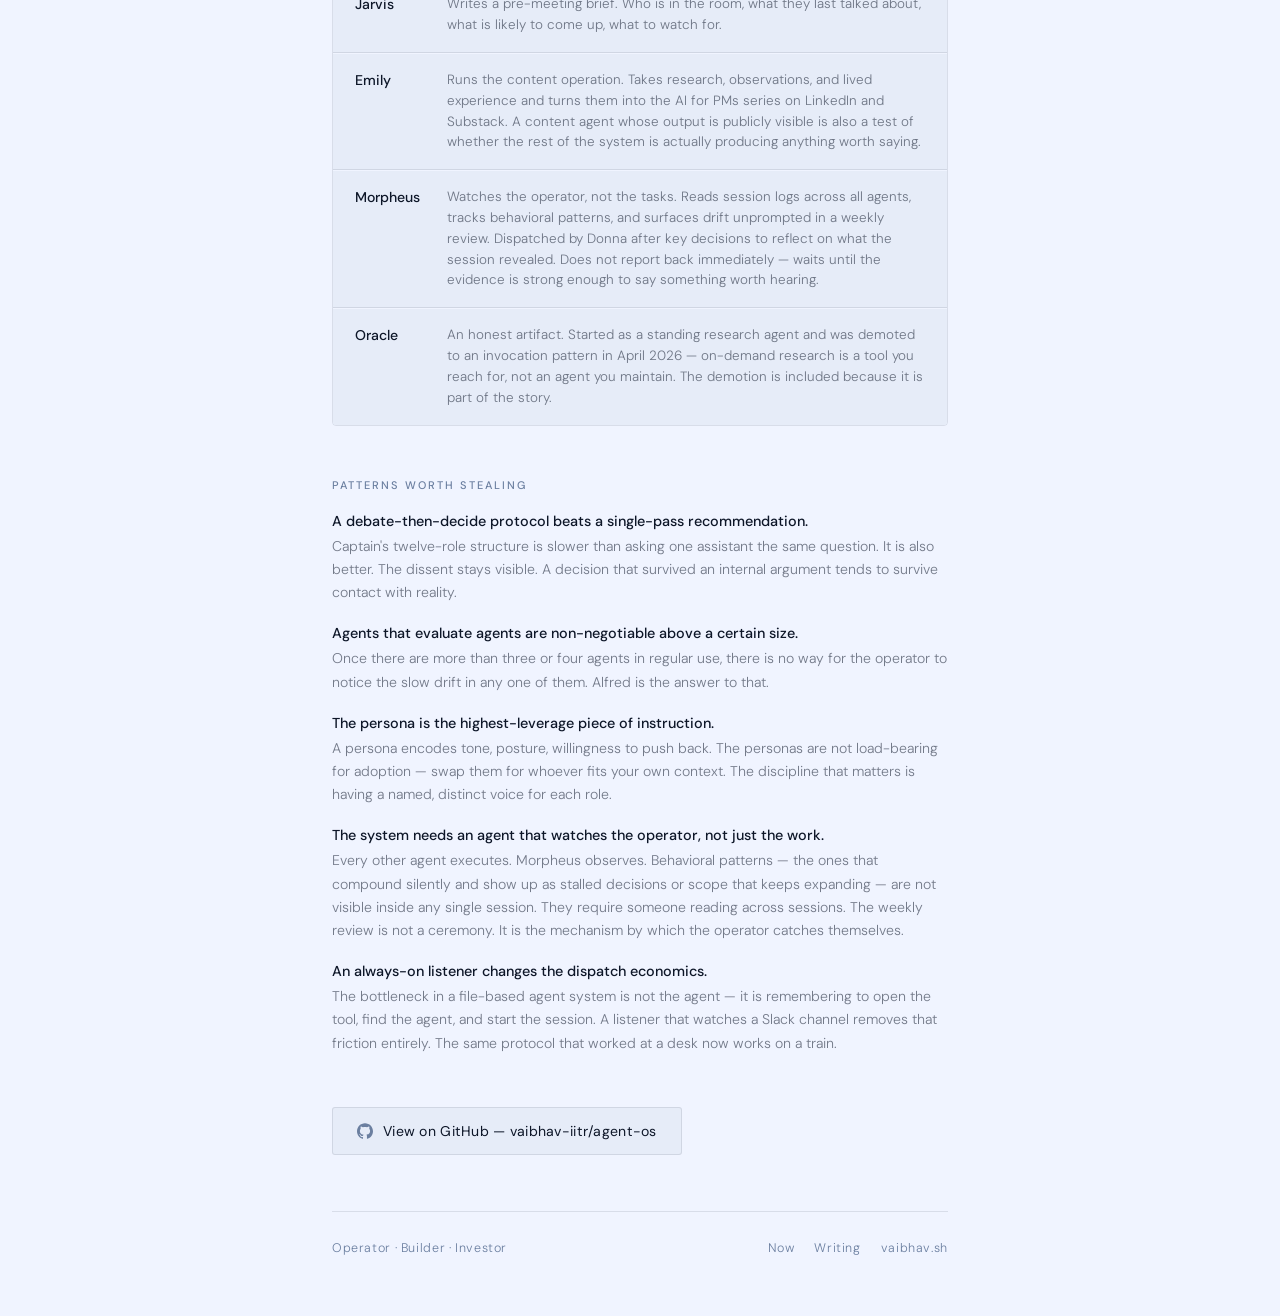
==== commit 5fe44c7f: "agent-os: add Morpheus, MEETING-CAPTURE, ORCHESTRATE, chat-export tool - Add Morpheus agent to the l" ====
--- a/agent-os.html
+++ b/agent-os.html
@@ -9,9 +9,9 @@
   <meta property="og:url" content="https://vaibhav.sh/agent-os" />
   <meta property="og:title" content="Agent OS — Vaibhav Shrivastava" />
   <meta property="og:description" content="A working set of AI agents one operator uses every day. Not a framework. Not a product." />
-  <meta property="og:image" content="https://vaibhav.sh/og-image.svg" />
+  <meta property="og:image" content="https://vaibhav.sh/og-image.png" />
   <meta name="twitter:card" content="summary_large_image" />
-  <meta name="twitter:image" content="https://vaibhav.sh/og-image.svg" />
+  <meta name="twitter:image" content="https://vaibhav.sh/og-image.png" />
   <link rel="icon" href="/favicon.svg" type="image/svg+xml" />
   <link rel="preconnect" href="https://fonts.googleapis.com">
   <link rel="preconnect" href="https://fonts.gstatic.com" crossorigin>
@@ -311,7 +311,8 @@
     <div class="prose">
       <p>Running anything serious solo means losing the parts of work that a good team gives you. Not just hands. Someone who keeps the board, someone who pushes back on a half-baked decision, someone who notices that the same problem has come up three weeks in a row. Those are not assistant tasks. They are colleague tasks.</p>
       <p>The premise behind this set is that a well-instructed agent, given a clear role and a stable protocol, can hold a meaningful slice of that colleague work. Each agent has a name and a persona — borrowed from television and film — because a persona is a compression algorithm for tone. Naming an agent "Research Agent" produces flat output. The persona is the highest-leverage piece of instruction in any agent's protocol.</p>
-      <p>The agent protocols shipped to GitHub in May 2026. Two weeks later, a Slack listener went on top: a persistent daemon that watches a private channel, resolves an agent name from the mention, fires a Claude session in that agent's working directory, and posts the result back in-thread. The command is <code style="font-family:monospace;font-size:0.88em;color:var(--accent)">@Agent OS captain run a 12-role debate on this</code>. It works from a phone on a train. The runtime layer ships to the public repo in June 2026.</p>
+      <p>The agent protocols shipped to GitHub in May 2026. Two weeks later, a Slack listener went on top: a persistent daemon that watches a private channel, resolves an agent name from the mention, fires a Claude session in that agent's working directory, and posts the result back in-thread. The command is <code style="font-family:monospace;font-size:0.88em;color:var(--accent)">@Agent OS captain run a 12-role debate on this</code>. It works from a phone on a train.</p>
+      <p>In June 2026, three things extended the set. Morpheus — a behavioral coaching agent that watches the operator, not the tasks, and surfaces patterns unprompted in a weekly review. MEETING-CAPTURE and ORCHESTRATE modes in Donna — one for extracting decisions and routing actions from meeting transcripts, one for parallel multi-agent dispatch with synthesis. And a small runtime tool that bridges Claude.ai conversation history into the agent OS: drop an export zip, relevant conversations are extracted, committed as markdown, and made available to any agent that needs prior context — without any agent loading them by default.</p>
     </div>
 
     <div class="agents">
@@ -344,6 +345,10 @@
         <div class="agent-item">
           <span class="agent-name">Emily</span>
           <span class="agent-desc">Runs the content operation. Takes research, observations, and lived experience and turns them into the AI for PMs series on LinkedIn and Substack. A content agent whose output is publicly visible is also a test of whether the rest of the system is actually producing anything worth saying.</span>
+        </div>
+        <div class="agent-item">
+          <span class="agent-name">Morpheus</span>
+          <span class="agent-desc">Watches the operator, not the tasks. Reads session logs across all agents, tracks behavioral patterns, and surfaces drift unprompted in a weekly review. Dispatched by Donna after key decisions to reflect on what the session revealed. Does not report back immediately — waits until the evidence is strong enough to say something worth hearing.</span>
         </div>
         <div class="agent-item">
           <span class="agent-name">Oracle</span>
@@ -366,6 +371,10 @@
         <div class="pattern-item">
           <strong class="pattern-title">The persona is the highest-leverage piece of instruction.</strong>
           <p class="pattern-body">A persona encodes tone, posture, willingness to push back. The personas are not load-bearing for adoption — swap them for whoever fits your own context. The discipline that matters is having a named, distinct voice for each role.</p>
+        </div>
+        <div class="pattern-item">
+          <strong class="pattern-title">The system needs an agent that watches the operator, not just the work.</strong>
+          <p class="pattern-body">Every other agent executes. Morpheus observes. Behavioral patterns — the ones that compound silently and show up as stalled decisions or scope that keeps expanding — are not visible inside any single session. They require someone reading across sessions. The weekly review is not a ceremony. It is the mechanism by which the operator catches themselves.</p>
         </div>
         <div class="pattern-item">
           <strong class="pattern-title">An always-on listener changes the dispatch economics.</strong>
